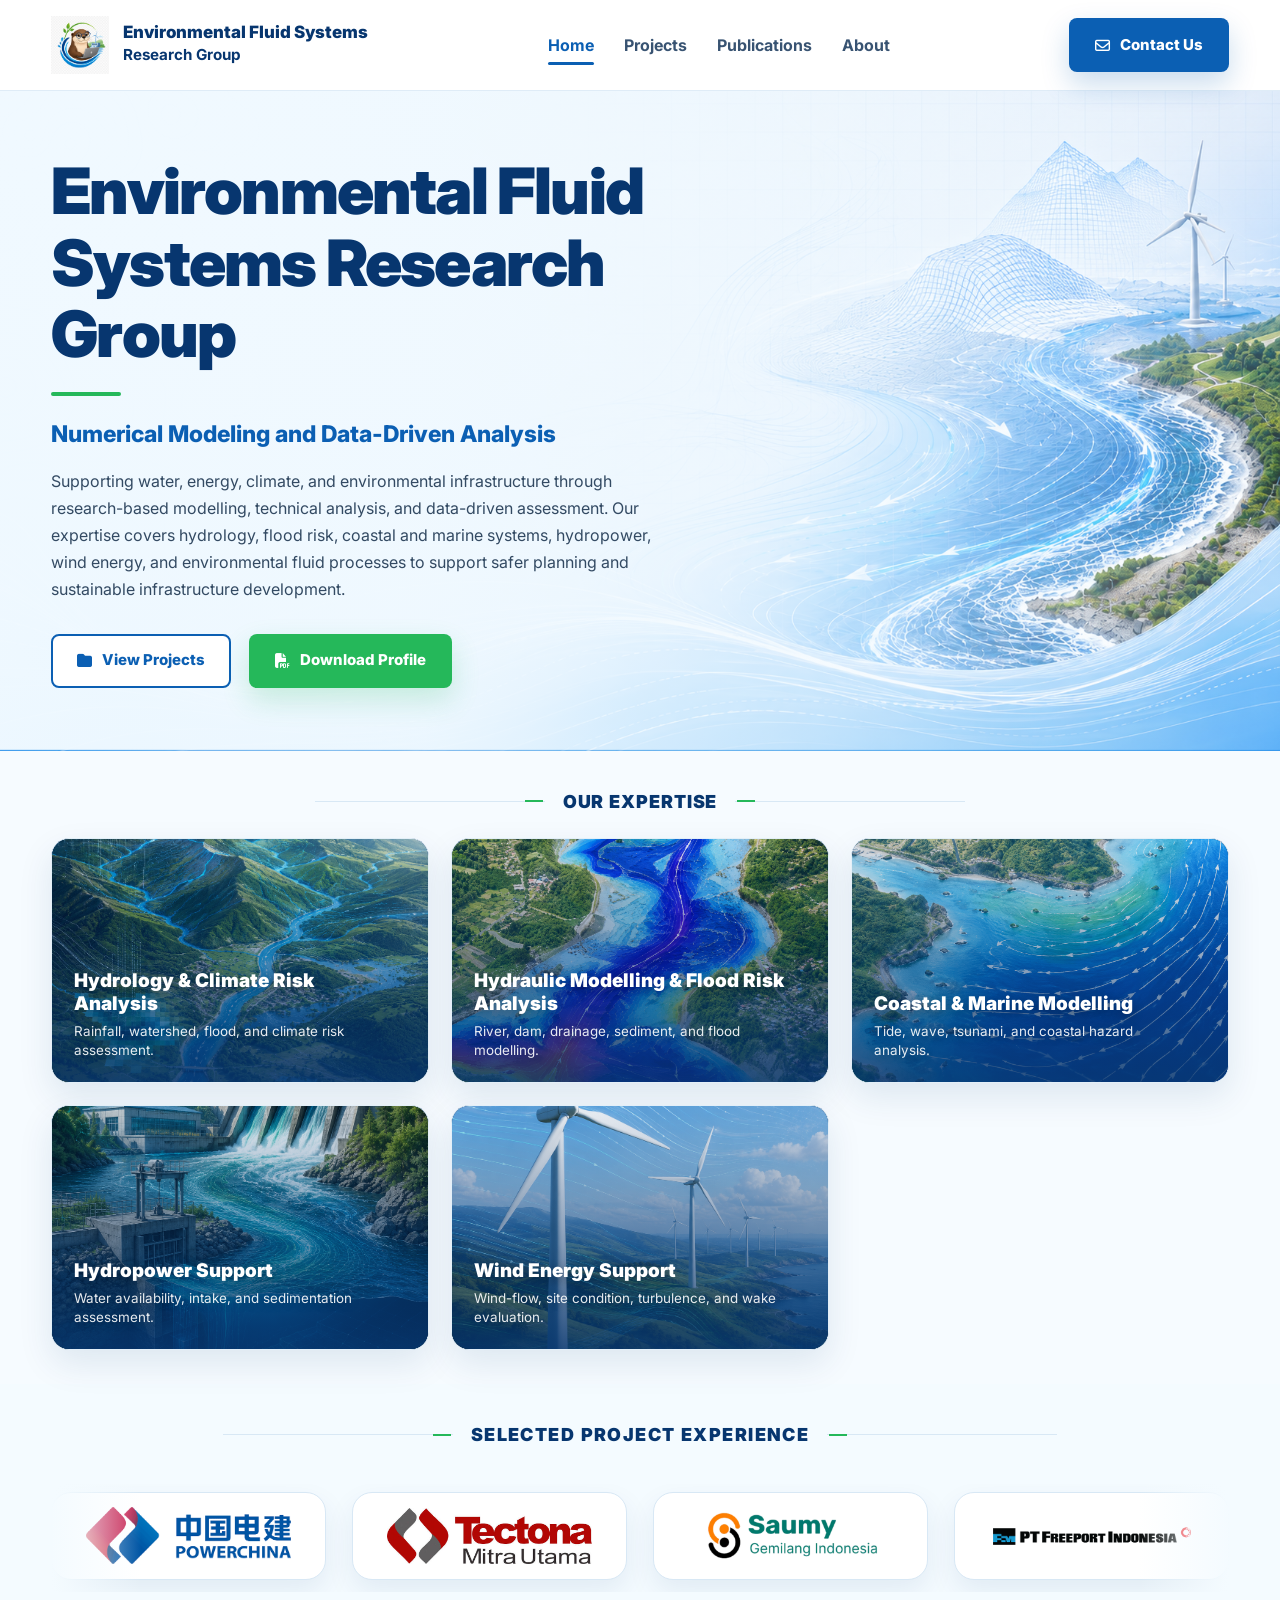
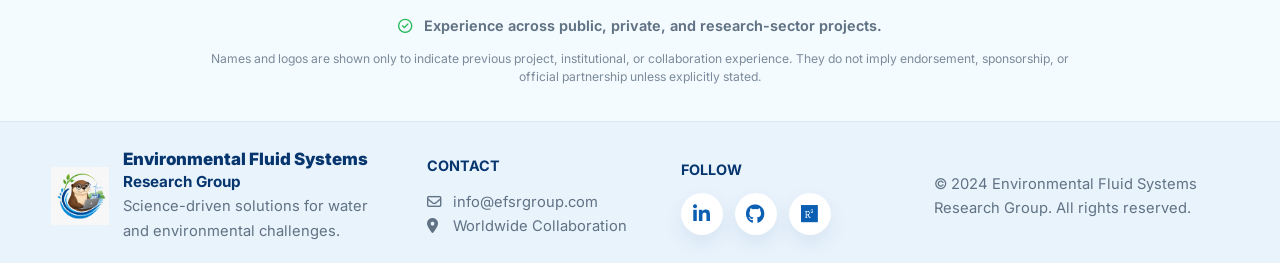
==== index.html @ 8870a2fb "Update index.html" ====
<!DOCTYPE html>
<html lang="en">
<head>
  <meta charset="UTF-8" />
  <meta name="viewport" content="width=device-width, initial-scale=1.0" />
  <title>Environmental Fluid Systems Research Group</title>

  <link rel="preconnect" href="https://fonts.googleapis.com">
  <link rel="preconnect" href="https://fonts.gstatic.com" crossorigin>
  <link href="https://fonts.googleapis.com/css2?family=Inter:wght@400;500;600;700;800;900&display=swap" rel="stylesheet">

  <link rel="stylesheet" href="https://cdnjs.cloudflare.com/ajax/libs/font-awesome/6.5.2/css/all.min.css">
  <link rel="stylesheet" href="style.css" />
</head>

<body>

<header class="site-header">
  <div class="container nav-wrap">
    <a class="brand" href="index.html">
      <img src="assets/ourlogo.png" alt="EFSRG logo">
      <div>
        <strong>Environmental Fluid Systems</strong>
        <span>Research Group</span>
      </div>
    </a>

    <nav class="nav">
      <ul>
        <li><a class="active" href="index.html">Home</a></li>
        <li><a href="projects.html">Projects</a></li>
        <li><a href="publications.html">Publications</a></li>
        <li><a href="about.html">About</a></li>
      </ul>
    </nav>

    <a class="btn btn-primary header-cta" href="contact.html">
      <i class="fa-regular fa-envelope"></i> Contact Us
    </a>

    <button class="menu-btn" aria-label="Open menu">
      <i class="fa-solid fa-bars"></i>
    </button>
  </div>
</header>

<section class="hero">
  <div class="container hero-content">
    <div class="hero-text">
      <h1>Environmental Fluid<br>Systems Research Group</h1>

      <div class="accent-line"></div>

      <h2>
        Numerical Modeling and Data-Driven Analysis
      </h2>

      <p>
        Supporting water, energy, climate, and environmental infrastructure through research-based modelling, technical analysis, and data-driven assessment. Our expertise covers hydrology, flood risk, coastal and marine systems, hydropower, wind energy, and environmental fluid processes to support safer planning and sustainable infrastructure development.
      </p>

      <div class="hero-actions">

        <a class="btn btn-outline" href="projects.html">
          <i class="fa-solid fa-folder"></i> View Projects
        </a>

        <a class="btn btn-green" href="assets/EFSRG_Profile.pdf" target="_blank" rel="noopener">
          <i class="fa-solid fa-file-pdf"></i> Download Profile
        </a>

      </div>
    </div>
  </div>
</section>

<section class="section" id="business-scope">
  <div class="container">
    <div class="section-title">
      <h2>Our Expertise</h2>
    </div>

    <div class="project-grid expertise-grid">

      <article class="card project-card scope-card expertise-card" onclick="openScopeModal('business-scope/hydroclimate.html', 'Hydrology & Climate Risk Analysis')">
        <img src="assets/project-hydroclimate.png" alt="Hydrology and climate risk analysis">
        <div class="expertise-card-content">
          <h3>Hydrology & Climate Risk Analysis</h3>
          <p>Rainfall, watershed, flood, and climate risk assessment.</p>
        </div>
      </article>

      <article class="card project-card scope-card expertise-card" onclick="openScopeModal('business-scope/flood.html', 'Hydraulic Modelling & Flood Risk Analysis')">
        <img src="assets/project-flood.png" alt="Hydraulic modelling and flood risk analysis">
        <div class="expertise-card-content">
          <h3>Hydraulic Modelling & Flood Risk Analysis</h3>
          <p>River, dam, drainage, sediment, and flood modelling.</p>
        </div>
      </article>

      <article class="card project-card scope-card expertise-card" onclick="openScopeModal('business-scope/coastal.html', 'Coastal & Marine Modelling')">
        <img src="assets/project-coastal.png" alt="Coastal and marine modelling">
        <div class="expertise-card-content">
          <h3>Coastal & Marine Modelling</h3>
          <p>Tide, wave, tsunami, and coastal hazard analysis.</p>
        </div>
      </article>

      <article class="card project-card scope-card expertise-card" onclick="openScopeModal('business-scope/hydropower.html', 'Hydropower Support')">
        <img src="assets/hydropower.png" alt="Hydropower support">
        <div class="expertise-card-content">
          <h3>Hydropower Support</h3>
          <p>Water availability, intake, and sedimentation assessment.</p>
        </div>
      </article>

      <article class="card project-card scope-card expertise-card" onclick="openScopeModal('business-scope/wind-energy.html', 'Wind Energy Support')">
        <img src="assets/windturbine.png" alt="Wind energy support">
        <div class="expertise-card-content">
          <h3>Wind Energy Support</h3>
          <p>Wind-flow, site condition, turbulence, and wake evaluation.</p>
        </div>
      </article>

    </div>
  </div>
</section>

<section class="section section-soft collaboration-section">
  <div class="container">
    <div class="section-title">
      <h2>Selected Project Experience</h2>
    </div>

    <div class="logo-marquee">
      <div class="logo-track">

        <div class="logo-item">
          <img src="assets/hdec.png" alt="HDEC China">
        </div>

        <div class="logo-item">
          <img src="assets/tectona.jpg" alt="PT Tectona Mitra Utama">
        </div>

        <div class="logo-item">
          <img src="assets/saumy.png" alt="PT Saumy Gemilang Indonesia">
        </div>

        <div class="logo-item">
          <img src="assets/freeport.png" alt="PT Freeport Indonesia">
        </div>

        <div class="logo-item">
          <img src="assets/lapi.png" alt="PT LAPI ITB">
        </div>

        <div class="logo-item">
          <img src="assets/jasatirta.png" alt="Perum Jasa Tirta II">
        </div>

        <div class="logo-item">
          <img src="assets/amreta.png" alt="Government and Water Resources Agencies">
        </div>

        <div class="logo-item">
          <img src="assets/hdec.png" alt="HDEC China">
        </div>

        <div class="logo-item">
          <img src="assets/tectona.jpg" alt="PT Tectona Mitra Utama">
        </div>

        <div class="logo-item">
          <img src="assets/saumy.png" alt="PT Saumy Gemilang Indonesia">
        </div>

        <div class="logo-item">
          <img src="assets/freeport.png" alt="PT Freeport Indonesia">
        </div>

        <div class="logo-item">
          <img src="assets/lapi.png" alt="PT LAPI ITB">
        </div>

        <div class="logo-item">
          <img src="assets/jasatirta.png" alt="Perum Jasa Tirta II">
        </div>

        <div class="logo-item">
          <img src="assets/amreta.png" alt="Government and Water Resources Agencies">
        </div>

      </div>
    </div>

    <p class="commit">
      <i class="fa-regular fa-circle-check"></i>
      Experience across public, private, and research-sector projects.
    </p>

    <p class="logo-disclaimer">
      Names and logos are shown only to indicate previous project, institutional, or collaboration experience.
      They do not imply endorsement, sponsorship, or official partnership unless explicitly stated.
    </p>
  </div>
</section>

<footer class="footer">
  <div class="container footer-grid">
    <div class="brand">
      <img src="assets/ourlogo.png" alt="EFSRG logo">
      <div>
        <strong>Environmental Fluid Systems</strong>
        <span>Research Group</span>
        <p>Science-driven solutions for water and environmental challenges.</p>
      </div>
    </div>

    <div>
      <h4>Contact</h4>
      <p><i class="fa-regular fa-envelope"></i> info@efsrgroup.com</p>
      <p><i class="fa-solid fa-location-dot"></i> Worldwide Collaboration</p>
    </div>

    <div>
      <h4>Follow</h4>
      <div class="socials">
        <a href="#"><i class="fa-brands fa-linkedin-in"></i></a>
        <a href="#"><i class="fa-brands fa-github"></i></a>
        <a href="#"><i class="fa-brands fa-researchgate"></i></a>
      </div>
    </div>

    <p class="copyright">
      © 2024 Environmental Fluid Systems Research Group. All rights reserved.
    </p>
  </div>
</footer>

<div class="scope-modal" id="scopeModal">
  <div class="scope-modal-overlay" onclick="closeScopeModal()"></div>

  <div class="scope-modal-box">
    <div class="scope-modal-header">
      <div>
        <span class="scope-modal-label">Expertise Detail</span>
        <h2 id="scopeModalTitle">Scope Detail</h2>
      </div>

      <div class="scope-modal-actions">
        <button type="button" onclick="printScopeContent()" class="scope-print-btn">
          <i class="fa-solid fa-print"></i> Print / Save PDF
        </button>

        <button type="button" onclick="closeScopeModal()" class="scope-close-btn" aria-label="Close modal">
          <i class="fa-solid fa-xmark"></i>
        </button>
      </div>
    </div>

    <div class="scope-modal-content">
      <iframe id="scopeFrame" src="" title="Expertise detail"></iframe>
    </div>
  </div>
</div>

<script src="script.js"></script>

</body>
</html>
---- style.css ----
:root {
--primary: #0b5fb3;
--primary-dark: #07366f;
--primary-soft: #e9f5ff;
--green: #25b85a;
--green-dark: #158c41;
--text: #17324d;
--muted: #607284;
--bg: #f6fbff;
--soft: #eef7ff;
--white: #ffffff;
--line: #d8e8f5;
--shadow: 0 18px 45px rgba(7, 54, 111, 0.10);
--radius: 18px;
}

* {
  box-sizing: border-box;
  margin: 0;
  padding: 0;
  }

html {
scroll-behavior: smooth;
}

body {
font-family: Inter, Arial, sans-serif;
background: var(--bg);
color: var(--text);
line-height: 1.65;
}

a {
text-decoration: none;
color: inherit;
}

img {
max-width: 100%;
display: block;
}

.container {
width: min(1180px, 92%);
margin: auto;
}

/* =========================
HEADER
========================= */

.site-header {
position: sticky;
top: 0;
z-index: 100;
background: rgba(255, 255, 255, 0.94);
backdrop-filter: blur(16px);
border-bottom: 1px solid rgba(216, 232, 245, 0.8);
}

.nav-wrap {
display: flex;
align-items: center;
justify-content: space-between;
gap: 24px;
padding: 16px 0;
}

.brand {
display: flex;
align-items: center;
gap: 14px;
}

.brand img {
width: 58px;
height: 58px;
}

.brand strong {
display: block;
color: var(--primary-dark);
font-weight: 850;
line-height: 1.12;
font-size: 1.06rem;
}

.brand span {
display: block;
color: var(--primary-dark);
font-weight: 700;
font-size: 0.95rem;
}

.nav ul {
display: flex;
gap: 30px;
list-style: none;
}

.nav a {
font-weight: 700;
color: #385372;
padding: 10px 0;
position: relative;
}

.nav a.active,
.nav a:hover {
color: var(--primary);
}

.nav a.active::after {
content: "";
position: absolute;
left: 0;
right: 0;
bottom: 0;
height: 3px;
border-radius: 99px;
background: var(--primary);
}

.menu-btn {
display: none;
background: none;
border: 0;
font-size: 1.35rem;
color: var(--primary-dark);
}

/* =========================
BUTTONS
========================= */

.btn {
display: inline-flex;
align-items: center;
justify-content: center;
gap: 10px;
min-height: 54px;
padding: 0 24px;
border-radius: 8px;
font-weight: 800;
font-size: 15px;
border: 2px solid transparent;
transition: 0.25s ease;
white-space: nowrap;
}

.btn-primary {
background: var(--primary);
color: var(--white);
box-shadow: 0 12px 28px rgba(11, 95, 179, 0.22);
}

.btn-primary:hover {
background: var(--primary-dark);
transform: translateY(-2px);
}

.btn-outline {
background: var(--white);
border-color: var(--primary);
color: var(--primary);
}

.btn-outline:hover {
background: var(--primary-soft);
}

.btn-green {
background: var(--green);
color: var(--white);
box-shadow: 0 12px 28px rgba(37, 184, 90, 0.20);
}

.btn-green:hover {
background: var(--green-dark);
transform: translateY(-2px);
}

/* =========================
HOME HERO
========================= */

.hero {
position: relative;
min-height: 515px;
display: flex;
align-items: center;
overflow: hidden;
background:
linear-gradient(
90deg,
rgba(240, 249, 255, 0.98) 0%,
rgba(240, 249, 255, 0.94) 33%,
rgba(240, 249, 255, 0.74) 51%,
rgba(240, 249, 255, 0.18) 100%
),
url("assets/hero-background.png");
background-size: cover;
background-position: center right;
background-repeat: no-repeat;
border-bottom: 1px solid rgba(11, 95, 179, 0.14);
}

.hero-content {
position: relative;
z-index: 2;
}

.hero-text {
max-width: 690px;
padding: 64px 0 62px;
}

.hero h1 {
margin: 0;
color: var(--primary-dark);
font-size: clamp(42px, 5.2vw, 64px);
line-height: 1.12;
font-weight: 900;
letter-spacing: -1.8px;
}

.accent-line {
width: 70px;
height: 4px;
background: var(--green);
border-radius: 999px;
margin: 22px 0 22px;
}

.hero h2 {
margin: 0 0 17px;
color: var(--primary);
font-size: clamp(18px, 2vw, 23px);
line-height: 1.42;
font-weight: 800;
}

.hero p {
max-width: 610px;
margin: 0;
color: #334a63;
font-size: 16px;
line-height: 1.7;
}

.hero-actions {
display: flex;
flex-wrap: wrap;
gap: 18px;
margin-top: 30px;
}

.hero-grid,
.hero-art,
.stat-strip,
.eyebrow {
display: none;
}

/* =========================
SECTIONS
========================= */

.section {
padding: 36px 0 34px;
}

.section-soft {
background: transparent;
}

.section-title {
text-align: center;
margin-bottom: 22px;
display: flex;
align-items: center;
justify-content: center;
gap: 18px;
}

.section-title::before,
.section-title::after {
content: "";
width: 230px;
height: 1px;
background: var(--line);
}

.section-title h2 {
position: relative;
text-transform: uppercase;
letter-spacing: 0.05em;
font-size: 1.12rem;
color: var(--primary-dark);
font-weight: 900;
}

.section-title h2::before,
.section-title h2::after {
content: "";
position: absolute;
top: 50%;
width: 18px;
height: 2px;
background: var(--green);
transform: translateY(-50%);
}

.section-title h2::before {
left: -38px;
}

.section-title h2::after {
right: -38px;
}

.section-title p {
max-width: 760px;
color: var(--muted);
line-height: 1.75;
margin: 0 auto;
}

.lead {
text-align: center;
max-width: 820px;
margin: -8px auto 28px;
color: var(--muted);
}

/* =========================
CARDS / BUSINESS SCOPE
========================= */

.cards-5 {
display: grid;
grid-template-columns: repeat(5, 1fr);
gap: 20px;
}

.card {
background: var(--white);
border: 1px solid #e3eff8;
border-radius: var(--radius);
padding: 26px 22px;
box-shadow: 0 14px 34px rgba(7, 54, 111, 0.10);
}

.service-card {
text-align: center;
min-height: 285px;
display: flex;
flex-direction: column;
align-items: center;
}

.service-img {
width: 92px;
height: 92px;
object-fit: contain;
margin-bottom: 14px;
}

.service-card h3,
.card h3 {
color: var(--primary-dark);
line-height: 1.25;
margin-bottom: 13px;
font-size: 1rem;
font-weight: 900;
}

.service-card p,
.card p {
color: var(--muted);
font-size: 0.92rem;
line-height: 1.55;
}

.service-card::after {
content: "";
display: block;
width: 44px;
height: 3px;
border-radius: 999px;
background: var(--green);
margin-top: auto;
}

.project-grid {
display: grid;
grid-template-columns: repeat(3, 1fr);
gap: 22px;
}

.project-card {
overflow: hidden;
padding: 0;
display: grid;
grid-template-columns: 42% 58%;
align-items: stretch;
min-height: 205px;
}

.project-card img {
width: 100%;
height: 100%;
min-height: 205px;
object-fit: cover;
}

.project-body {
padding: 22px 20px;
}

.project-body h3 {
font-size: 1rem;
margin-bottom: 11px;
}

.project-body p {
font-size: 0.86rem;
line-height: 1.55;
}

.project-body a {
display: inline-flex;
align-items: center;
gap: 8px;
color: var(--primary);
font-weight: 850;
margin-top: 16px;
font-size: 0.9rem;
}

/* =========================
BUSINESS SCOPE MODAL
========================= */

.scope-card {
cursor: pointer;
transition: transform 0.25s ease, box-shadow 0.25s ease, border-color 0.25s ease;
}

.scope-card:hover {
transform: translateY(-5px);
border-color: rgba(11, 95, 179, 0.24);
box-shadow: 0 18px 45px rgba(7, 54, 111, 0.16);
}

.scope-card:hover img {
filter: saturate(1.08) contrast(1.03);
}

.scope-btn {
display: inline-flex;
align-items: center;
gap: 8px;
border: none;
background: transparent;
color: var(--primary);
font-weight: 850;
font-size: 0.9rem;
padding: 0;
margin-top: 16px;
cursor: pointer;
font-family: inherit;
}

.scope-btn i {
transition: transform 0.25s ease;
}

.scope-card:hover .scope-btn i {
transform: translateX(4px);
}

.scope-modal {
position: fixed;
inset: 0;
z-index: 9999;
display: none;
}

.scope-modal.active {
display: block;
}

.scope-modal-overlay {
position: absolute;
inset: 0;
background: rgba(3, 20, 43, 0.58);
backdrop-filter: blur(5px);
}

.scope-modal-box {
position: relative;
width: min(1080px, calc(100% - 32px));
height: min(88vh, 920px);
margin: 5vh auto;
background: #ffffff;
border-radius: 24px;
overflow: hidden;
box-shadow: 0 30px 90px rgba(0, 0, 0, 0.28);
display: flex;
flex-direction: column;
animation: scopeModalIn 0.28s ease;
}

@keyframes scopeModalIn {
from {
opacity: 0;
transform: translateY(18px) scale(0.98);
}

to {
opacity: 1;
transform: translateY(0) scale(1);
}
}

.scope-modal-header {
padding: 22px 28px;
border-bottom: 1px solid #e5eef7;
display: flex;
justify-content: space-between;
align-items: center;
gap: 18px;
background:
radial-gradient(circle at top right, rgba(37, 184, 90, 0.12), transparent 34%),
linear-gradient(135deg, #f7fbff, #eef7ff);
}

.scope-modal-label {
display: inline-block;
font-size: 12px;
font-weight: 850;
letter-spacing: 0.08em;
text-transform: uppercase;
color: var(--primary);
margin-bottom: 5px;
}

.scope-modal-header h2 {
margin: 0;
font-size: 24px;
line-height: 1.25;
color: var(--primary-dark);
font-weight: 900;
}

.scope-modal-actions {
display: flex;
align-items: center;
gap: 10px;
}

.scope-print-btn,
.scope-close-btn {
border: none;
cursor: pointer;
font-family: inherit;
font-weight: 850;
border-radius: 12px;
transition: 0.25s ease;
}

.scope-print-btn {
display: inline-flex;
align-items: center;
gap: 9px;
background: var(--primary);
color: #ffffff;
padding: 12px 16px;
box-shadow: 0 10px 24px rgba(11, 95, 179, 0.22);
}

.scope-print-btn:hover {
background: var(--primary-dark);
transform: translateY(-2px);
}

.scope-close-btn {
width: 44px;
height: 44px;
background: #e8f1fa;
color: var(--primary-dark);
font-size: 18px;
}

.scope-close-btn:hover {
background: #d7e9fa;
}

.scope-modal-content {
flex: 1;
min-height: 0;
background: #ffffff;
}

.scope-modal-content iframe {
width: 100%;
height: 100%;
border: none;
display: block;
}

body.scope-modal-open {
overflow: hidden;
}

/* =========================
TOOLS
========================= */

.tools {
display: flex;
flex-wrap: wrap;
gap: 14px;
justify-content: center;
background: rgba(255, 255, 255, 0.58);
border: 1px solid var(--line);
border-radius: 16px;
padding: 26px 22px;
box-shadow: 0 10px 25px rgba(7, 54, 111, 0.07);
}

.tool {
display: flex;
align-items: center;
gap: 9px;
min-width: 128px;
justify-content: center;
padding: 13px 17px;
border-radius: 12px;
background: var(--white);
border: 1px solid #e3eef8;
color: var(--primary-dark);
font-weight: 850;
font-size: 0.88rem;
box-shadow: 0 8px 18px rgba(7, 54, 111, 0.06);
}

.tool i {
color: var(--primary);
font-size: 1.2rem;
}

/* =========================
PROJECT HERO IMAGE SLIDER
========================= */

.projects-hero-slider {
padding: 22px 0 34px;
background:
radial-gradient(circle at top left, rgba(37, 184, 90, 0.10), transparent 28%),
linear-gradient(135deg, #eef8ff 0%, #ffffff 70%);
border-bottom: 1px solid rgba(216, 232, 245, 0.7);
}

.hero-slider {
position: relative;
width: min(1480px, 96%);
margin: 0 auto;
height: 560px;
border-radius: 32px;
overflow: hidden;
box-shadow: 0 24px 60px rgba(7, 54, 111, 0.14);
border: 1px solid var(--line);
background: #dfeef8;
}

.hero-slide {
position: absolute;
inset: 0;
opacity: 0;
visibility: hidden;
transition: opacity 0.6s ease, visibility 0.6s ease;
}

.hero-slide.active {
opacity: 1;
visibility: visible;
}

.hero-slide img {
width: 100%;
height: 100%;
object-fit: cover;
}

.hero-slide-overlay {
position: absolute;
inset: 0;
display: flex;
align-items: flex-end;
background:
linear-gradient(
180deg,
rgba(6, 34, 66, 0.10) 0%,
rgba(6, 34, 66, 0.42) 55%,
rgba(6, 34, 66, 0.84) 100%
);
}

.hero-slide-content {
max-width: 760px;
padding: 42px 48px 46px;
color: #fff;
}

.hero-badge {
display: inline-flex;
align-items: center;
gap: 8px;
padding: 10px 16px;
margin-bottom: 18px;
border-radius: 999px;
background: rgba(255, 255, 255, 0.16);
border: 1px solid rgba(255, 255, 255, 0.24);
backdrop-filter: blur(10px);
font-size: 0.88rem;
font-weight: 800;
}

.hero-slide-content h1 {
margin: 0 0 12px;
font-size: clamp(2rem, 4vw, 4rem);
line-height: 1.08;
font-weight: 900;
letter-spacing: -0.04em;
color: #ffffff;
}

.hero-slide-content p {
margin: 0;
max-width: 690px;
font-size: 1.05rem;
line-height: 1.8;
color: rgba(255, 255, 255, 0.90);
}

.hero-slider-btn {
position: absolute;
top: 50%;
transform: translateY(-50%);
width: 52px;
height: 52px;
border: 0;
border-radius: 50%;
display: grid;
place-items: center;
background: rgba(255, 255, 255, 0.86);
color: var(--primary-dark);
cursor: pointer;
z-index: 5;
box-shadow: 0 12px 28px rgba(0, 0, 0, 0.12);
transition: 0.25s ease;
}

.hero-slider-btn:hover {
background: #ffffff;
transform: translateY(-50%) scale(1.05);
}

.hero-slider-btn.prev {
left: 18px;
}

.hero-slider-btn.next {
right: 18px;
}

.hero-slider-dots {
position: absolute;
left: 50%;
bottom: 20px;
transform: translateX(-50%);
display: flex;
gap: 10px;
z-index: 5;
}

.hero-dot {
width: 12px;
height: 12px;
border-radius: 50%;
background: rgba(255, 255, 255, 0.48);
border: 2px solid rgba(255, 255, 255, 0.72);
cursor: pointer;
transition: 0.25s ease;
}

.hero-dot.active {
background: #ffffff;
transform: scale(1.08);
}

/* =========================
PROJECT PAGE TABLE
========================= */

.works-intro {
max-width: 880px;
margin: 0 auto 30px;
color: var(--muted);
line-height: 1.75;
text-align: center;
}

.scope-filter {
display: flex;
justify-content: center;
flex-wrap: wrap;
gap: 10px;
margin: 0 0 28px;
}

.scope-pill {
display: inline-flex;
align-items: center;
gap: 8px;
padding: 10px 15px;
border-radius: 999px;
background: var(--white);
border: 1px solid var(--line);
color: var(--primary-dark);
font-size: 0.86rem;
font-weight: 800;
box-shadow: 0 10px 24px rgba(7, 20, 38, 0.05);
}

.scope-pill i {
color: var(--primary);
}

.works-table-wrap {
overflow-x: auto;
border: 1px solid var(--line);
border-radius: 24px;
background: var(--white);
box-shadow: 0 18px 45px rgba(7, 20, 38, 0.06);
}

.works-table {
width: 100%;
border-collapse: collapse;
min-width: 980px;
color: var(--text);
}

.works-table th {
padding: 16px 18px;
background: rgba(11, 95, 179, 0.07);
color: var(--primary-dark);
font-size: .82rem;
text-align: left;
text-transform: uppercase;
letter-spacing: .05em;
border-bottom: 1px solid var(--line);
white-space: nowrap;
}

.works-table td {
padding: 18px;
border-bottom: 1px solid var(--line);
vertical-align: top;
line-height: 1.6;
}

.works-table tbody tr {
transition: background .2s ease;
}

.works-table tbody tr:hover {
background: rgba(11, 95, 179, 0.035);
}

.works-table tbody tr:last-child td {
border-bottom: 0;
}

.work-title {
display: block;
margin-bottom: 6px;
font-weight: 800;
color: var(--primary-dark);
}

.work-summary {
display: block;
color: var(--muted);
font-size: 0.92rem;
line-height: 1.6;
}

.work-type {
display: inline-block;
padding: 6px 10px;
border-radius: 999px;
background: rgba(11, 95, 179, 0.08);
color: var(--primary);
font-size: .78rem;
font-weight: 800;
white-space: nowrap;
}

.work-type.energy {
background: rgba(42, 157, 143, 0.12);
color: #16836f;
}

.work-type.coastal {
background: rgba(0, 119, 182, 0.11);
color: #006ca8;
}

.work-type.hydraulic {
background: rgba(2, 62, 138, 0.10);
color: #023e8a;
}

.work-type.hydrology {
background: rgba(83, 144, 217, 0.13);
color: #245b9f;
}

.work-year {
white-space: nowrap;
font-weight: 800;
color: var(--primary-dark);
}

.note-box {
margin-top: 28px;
padding: 20px 24px;
border-radius: 20px;
background: rgba(11, 95, 179, 0.06);
border: 1px solid var(--line);
color: var(--muted);
line-height: 1.7;
font-size: 0.95rem;
}

.note-box strong {
color: var(--primary-dark);
}

/* =========================
PROJECT CATEGORIES / FILTER SUPPORT
========================= */

.project-category {
margin-bottom: 50px;
display: none;
animation: fadeProject 0.28s ease;
}

.project-category.active-category {
display: block;
}

.project-category:last-child {
margin-bottom: 0;
}

.category-heading {
display: flex;
align-items: center;
gap: 18px;
margin-bottom: 22px;
}

.category-heading::after {
content: "";
flex: 1;
height: 1px;
background: var(--line);
}

.category-icon {
width: 56px;
height: 56px;
display: grid;
place-items: center;
flex: 0 0 auto;
border-radius: 16px;
background: var(--primary-soft);
color: var(--primary);
font-size: 1.45rem;
box-shadow: 0 10px 24px rgba(7, 54, 111, 0.08);
}

.category-heading h3 {
margin: 0;
color: var(--primary-dark);
font-size: clamp(1.35rem, 2vw, 1.8rem);
font-weight: 900;
line-height: 1.25;
}

.category-heading p {
margin: 4px 0 0;
max-width: 760px;
color: var(--muted);
font-size: 0.95rem;
line-height: 1.6;
}

.category-projects {
display: grid;
gap: 22px;
}

.project-category.hydrology-climate .category-icon {
background: #e8f7ff;
color: #0b5fb3;
}

.project-category.hydraulic-flood .category-icon {
background: #e9f5ff;
color: #0067b8;
}

.project-category.coastal .category-icon {
background: #e6fbff;
color: #0089b8;
}

.project-category.hydropower .category-icon {
background: #ecfbf1;
color: var(--green-dark);
}

.project-category.wind-energy .category-icon {
background: #eef7ff;
color: #0b5fb3;
}

.project-label {
display: inline-flex;
align-items: center;
gap: 8px;
padding: 7px 12px;
border-radius: 999px;
background: var(--primary-soft);
color: var(--primary);
font-size: 0.82rem;
font-weight: 800;
margin-bottom: 12px;
}

.project-label i {
color: inherit;
}

.project-filter-wrap {
position: sticky;
top: 92px;
z-index: 50;
margin: 0 auto 26px;
padding: 14px;
border: 1px solid rgba(216, 232, 245, 0.95);
border-radius: 24px;
background: rgba(246, 251, 255, 0.88);
backdrop-filter: blur(16px);
box-shadow: 0 16px 36px rgba(7, 54, 111, 0.10);
}

.project-filter {
display: flex;
flex-wrap: wrap;
justify-content: center;
gap: 12px;
}

.filter-btn {
border: 1px solid var(--line);
background: var(--white);
color: var(--primary-dark);
border-radius: 999px;
padding: 12px 18px;
font-family: inherit;
font-size: 0.9rem;
font-weight: 850;
cursor: pointer;
display: inline-flex;
align-items: center;
gap: 9px;
transition: 0.25s ease;
box-shadow: 0 8px 18px rgba(7, 54, 111, 0.05);
}

.filter-btn i {
color: var(--primary);
transition: 0.25s ease;
}

.filter-btn:hover {
transform: translateY(-2px);
border-color: rgba(11, 95, 179, 0.28);
background: var(--primary-soft);
box-shadow: 0 12px 26px rgba(7, 54, 111, 0.10);
}

.filter-btn.active {
background: linear-gradient(135deg, var(--primary), var(--primary-dark));
color: var(--white);
border-color: transparent;
box-shadow: 0 14px 30px rgba(11, 95, 179, 0.24);
}

.filter-btn.active i {
color: var(--white);
}

.category-showcase {
display: grid;
grid-template-columns: repeat(5, 1fr);
gap: 14px;
margin: 0 0 38px;
}

.category-mini-card {
position: relative;
overflow: hidden;
background: var(--white);
border: 1px solid var(--line);
border-radius: 22px;
padding: 22px 16px 20px;
text-align: center;
cursor: pointer;
transition: 0.25s ease;
box-shadow: 0 12px 28px rgba(7, 54, 111, 0.08);
}

.category-mini-card::before {
content: "";
position: absolute;
inset: 0;
background:
radial-gradient(circle at top right, rgba(37, 184, 90, 0.12), transparent 36%),
radial-gradient(circle at bottom left, rgba(11, 95, 179, 0.10), transparent 42%);
opacity: 0;
transition: 0.25s ease;
}

.category-mini-card:hover {
transform: translateY(-6px);
border-color: rgba(11, 95, 179, 0.28);
box-shadow: 0 18px 42px rgba(7, 54, 111, 0.13);
}

.category-mini-card:hover::before {
opacity: 1;
}

.category-mini-card i,
.category-mini-card h4,
.category-mini-card span {
position: relative;
z-index: 1;
}

.category-mini-card i {
width: 52px;
height: 52px;
display: grid;
place-items: center;
border-radius: 16px;
background: var(--primary-soft);
color: var(--primary);
font-size: 1.35rem;
margin: 0 auto 13px;
transition: 0.25s ease;
}

.category-mini-card h4 {
color: var(--primary-dark);
font-size: 0.93rem;
line-height: 1.3;
font-weight: 900;
}

.category-mini-card span {
display: block;
margin-top: 5px;
color: var(--muted);
font-size: 0.78rem;
font-weight: 650;
line-height: 1.4;
}

.category-mini-card[data-filter="hydrology-climate"] i {
background: #e8f7ff;
color: #0b5fb3;
}

.category-mini-card[data-filter="hydraulic-flood"] i {
background: #e9f5ff;
color: #0067b8;
}

.category-mini-card[data-filter="coastal"] i {
background: #e6fbff;
color: #0089b8;
}

.category-mini-card[data-filter="hydropower"] i {
background: #ecfbf1;
color: var(--green-dark);
}

.category-mini-card[data-filter="wind-energy"] i {
background: #eef7ff;
color: #0b5fb3;
}

.category-mini-card:hover i {
background: var(--primary);
color: var(--white);
transform: scale(1.05);
}

@keyframes fadeProject {
from {
opacity: 0;
transform: translateY(8px);
}

to {
opacity: 1;
transform: translateY(0);
}
}

/* =========================
PARTNERS / COLLABORATION
========================= */

.partners {
display: grid;
grid-template-columns: repeat(6, 1fr);
gap: 0;
background: var(--white);
border: 1px solid var(--line);
border-radius: 16px;
box-shadow: 0 12px 30px rgba(7, 54, 111, 0.08);
overflow: hidden;
}

.partners div {
padding: 18px 14px;
text-align: center;
font-weight: 850;
color: var(--primary-dark);
border-right: 1px solid var(--line);
font-size: 0.88rem;
line-height: 1.35;
}

.partners div:last-child {
border-right: 0;
}

.commit {
text-align: center;
color: var(--muted);
margin-top: 22px;
font-weight: 650;
font-size: 0.9rem;
}

.commit i {
color: var(--green);
margin-right: 8px;
}

.logo-marquee {
position: relative;
overflow: hidden;
margin-top: 8px;
padding: 18px 0;
}

.logo-marquee::before,
.logo-marquee::after {
content: "";
position: absolute;
top: 0;
width: 90px;
height: 100%;
z-index: 2;
pointer-events: none;
}

.logo-marquee::before {
left: 0;
background: linear-gradient(to right, var(--bg), rgba(246, 251, 255, 0));
}

.logo-marquee::after {
right: 0;
background: linear-gradient(to left, var(--bg), rgba(246, 251, 255, 0));
}

.logo-track {
display: flex;
align-items: center;
gap: 20px;
width: max-content;
animation: scrollLogosRight 28s linear infinite;
}

.logo-marquee:hover .logo-track {
animation-play-state: paused;
}

.logo-item {
flex: 0 0 auto;
width: 220px;
height: 110px;
background: var(--white);
border: 1px solid var(--line);
border-radius: 20px;
display: flex;
align-items: center;
justify-content: center;
padding: 18px 22px;
box-shadow: 0 10px 24px rgba(7, 54, 111, 0.08);
transition: transform 0.25s ease, box-shadow 0.25s ease, border-color 0.25s ease;
}

.logo-item:hover {
transform: translateY(-4px);
border-color: rgba(11, 95, 179, 0.24);
box-shadow: 0 16px 34px rgba(7, 54, 111, 0.12);
}

.logo-item img {
max-width: 100%;
max-height: 58px;
object-fit: contain;
filter: grayscale(100%);
opacity: 0.82;
transition: filter 0.25s ease, opacity 0.25s ease, transform 0.25s ease;
}

.logo-item:hover img {
filter: grayscale(0%);
opacity: 1;
transform: scale(1.03);
}

.logo-text {
color: var(--primary-dark);
font-weight: 900;
text-align: center;
font-size: 0.92rem;
line-height: 1.35;
}

@keyframes scrollLogosRight {
from {
transform: translateX(-50%);
}

to {
transform: translateX(0);
}
}

.collaboration-section {
background: #f4fbff;
}

.collaboration-section .section-title {
margin-bottom: 34px;
}

.collaboration-section .section-title h2 {
color: var(--primary-dark);
letter-spacing: 0.08em;
}

.collaboration-section .section-title h2::before,
.collaboration-section .section-title h2::after {
background: var(--green);
}

.collaboration-section .logo-marquee {
margin-top: 0;
padding: 8px 0 12px;
}

.collaboration-section .logo-marquee::before {
background: linear-gradient(to right, #f4fbff, rgba(244, 251, 255, 0));
}

.collaboration-section .logo-marquee::after {
background: linear-gradient(to left, #f4fbff, rgba(244, 251, 255, 0));
}

.collaboration-section .logo-track {
gap: 26px;
animation: scrollLogosRight 30s linear infinite;
}

.collaboration-section .logo-item {
width: 275px;
height: 88px;
border-radius: 20px;
background: #ffffff;
border: 1px solid #d8e8f5;
box-shadow: 0 12px 28px rgba(7, 54, 111, 0.08);
padding: 12px 34px;
}

.collaboration-section .logo-item img {
max-width: 100%;
max-height: 58px;
object-fit: contain;
filter: none;
opacity: 1;
}

.collaboration-section .logo-item:hover {
transform: translateY(-3px);
border-color: rgba(11, 95, 179, 0.20);
box-shadow: 0 16px 34px rgba(7, 54, 111, 0.12);
}

.collaboration-section .logo-item:hover img {
filter: none;
opacity: 1;
transform: scale(1.03);
}

.logo-disclaimer {
max-width: 900px;
margin: 12px auto 0;
text-align: center;
color: var(--muted);
font-size: 0.76rem;
line-height: 1.55;
opacity: 0.82;
}

/* =========================
PAGE SUPPORT
========================= */

.page-hero {
padding: 74px 0;
background: linear-gradient(135deg, #eff9ff, #dff3ff);
border-bottom: 1px solid var(--line);
}

.page-hero h1 {
color: var(--primary-dark);
font-size: clamp(2.2rem, 4.2vw, 3.6rem);
line-height: 1.08;
font-weight: 900;
letter-spacing: -0.05em;
max-width: 980px;
}

.page-hero p {
font-size: 1.05rem;
color: var(--muted);
max-width: 740px;
margin-top: 16px;
}

.about-grid,
.contact-grid {
display: grid;
grid-template-columns: 1fr 0.9fr;
gap: 34px;
align-items: start;
}

.content h2 {
font-size: 2.1rem;
line-height: 1.2;
color: var(--primary-dark);
margin-bottom: 18px;
}

.content p {
color: var(--muted);
margin-bottom: 14px;
}

.check-list {
display: grid;
gap: 12px;
margin-top: 16px;
}

.check-list li {
list-style: none;
color: var(--muted);
position: relative;
padding-left: 30px;
}

.check-list li::before {
content: "✓";
position: absolute;
left: 0;
top: 0;
color: var(--green);
font-weight: 900;
}

.grid-2 {
display: grid;
grid-template-columns: repeat(2, 1fr);
gap: 24px;
}

.service-detail {
display: grid;
grid-template-columns: auto 1fr;
gap: 20px;
}

.service-detail .icon {
margin-bottom: 0;
}

.icon {
width: 74px;
height: 74px;
border-radius: 22px;
background: linear-gradient(180deg, #e8f7ff, #ffffff);
display: grid;
place-items: center;
color: var(--primary);
font-size: 2rem;
margin-bottom: 18px;
}

.tag-list {
display: flex;
flex-wrap: wrap;
gap: 8px;
margin-top: 16px;
}

.tag {
background: #eef7ff;
color: var(--primary-dark);
border: 1px solid var(--line);
border-radius: 999px;
padding: 6px 11px;
font-weight: 750;
font-size: 0.84rem;
}

.timeline {
display: grid;
gap: 18px;
}

.timeline-item {
display: grid;
grid-template-columns: 170px 1fr;
gap: 20px;
}

.timeline-date {
font-weight: 850;
color: var(--primary);
}

.contact-box p {
display: flex;
gap: 12px;
align-items: center;
margin-bottom: 13px;
color: var(--muted);
font-weight: 650;
}

.contact-box i {
color: var(--primary);
width: 22px;
}

.form {
display: grid;
gap: 14px;
}

.form input,
.form textarea {
width: 100%;
border: 1px solid var(--line);
border-radius: 14px;
padding: 14px 16px;
font: inherit;
background: #ffffff;
}

.form textarea {
min-height: 130px;
}

/* =========================
ABOUT PAGE
========================= */

.about-hero {
position: relative;
min-height: 74vh;
display: flex;
align-items: center;
color: #fff;
padding: 90px 0 74px;
overflow: hidden;
background: #052d58;
}

.about-hero-bg {
position: absolute;
inset: 0;
z-index: 0;
}

.about-slide {
position: absolute;
inset: 0;
opacity: 0;
visibility: hidden;
transition: opacity 0.8s ease, visibility 0.8s ease;
}

.about-slide.active {
opacity: 1;
visibility: visible;
}

.about-slide img {
width: 100%;
height: 100%;
object-fit: cover;
}

.about-slide::after {
content: "";
position: absolute;
inset: 0;
background:
linear-gradient(90deg, rgba(5, 45, 88, .96), rgba(5, 95, 150, .78), rgba(10, 145, 120, .48)),
linear-gradient(180deg, rgba(5, 20, 38, .12), rgba(5, 20, 38, .58));
}

.about-hero-content {
position: relative;
z-index: 2;
max-width: 920px;
}

.about-kicker {
display: inline-flex;
align-items: center;
gap: 10px;
padding: 10px 16px;
border-radius: 999px;
background: rgba(255, 255, 255, .14);
border: 1px solid rgba(255, 255, 255, .25);
color: #fff;
font-size: 14px;
font-weight: 800;
margin-bottom: 22px;
backdrop-filter: blur(10px);
}

.about-hero h1 {
font-size: clamp(38px, 5vw, 66px);
line-height: 1.05;
letter-spacing: -1.8px;
margin-bottom: 22px;
font-weight: 900;
}

.about-hero h2 {
font-size: clamp(20px, 2vw, 28px);
line-height: 1.4;
font-weight: 800;
color: #dff8ff;
margin-bottom: 20px;
max-width: 820px;
}

.about-hero p {
max-width: 760px;
color: rgba(255, 255, 255, .88);
font-size: 17px;
line-height: 1.8;
margin-bottom: 22px;
}

.sdg-inline {
display: flex;
flex-wrap: wrap;
gap: 10px;
margin: 22px 0 18px;
}

.sdg-badge {
display: inline-flex;
align-items: center;
gap: 8px;
padding: 9px 14px;
border-radius: 999px;
background: rgba(255, 255, 255, 0.12);
border: 1px solid rgba(255, 255, 255, 0.24);
color: #ffffff;
font-size: 0.84rem;
font-weight: 800;
backdrop-filter: blur(8px);
}

.sdg-badge span {
display: inline-flex;
align-items: center;
justify-content: center;
min-width: 28px;
height: 28px;
padding: 0 8px;
border-radius: 999px;
background: rgba(37, 184, 90, 0.95);
color: #ffffff;
font-size: 0.76rem;
font-weight: 900;
}

.sdg-note {
color: rgba(255, 255, 255, 0.82);
font-size: 0.95rem;
line-height: 1.7;
margin-bottom: 30px;
max-width: 760px;
}

.about-slide-dots {
display: flex;
gap: 10px;
margin-top: 28px;
}

.about-dot {
width: 12px;
height: 12px;
border-radius: 999px;
background: rgba(255, 255, 255, .44);
border: 2px solid rgba(255, 255, 255, .72);
cursor: pointer;
transition: .25s ease;
}

.about-dot.active {
width: 34px;
background: #fff;
}

.team-section {
background:
radial-gradient(circle at top right, rgba(37, 184, 90, 0.10), transparent 30%),
linear-gradient(135deg, #f6fbff 0%, #ffffff 72%);
}

.team-intro {
max-width: 880px;
margin: 0 auto 36px;
color: var(--muted);
line-height: 1.75;
text-align: center;
}

.leadership-card {
display: grid;
grid-template-columns: 350px 1fr;
gap: 36px;
align-items: center;
background: #fff;
border: 1px solid var(--line);
border-radius: 32px;
padding: 34px;
box-shadow: var(--shadow);
margin-bottom: 36px;
}

.leader-photo {
width: 100%;
aspect-ratio: 4 / 4.5;
border-radius: 26px;
overflow: hidden;
background: var(--primary-soft);
border: 1px solid var(--line);
}

.leader-photo img {
width: 100%;
height: 100%;
object-fit: cover;
}

.leader-content .leader-label {
display: inline-flex;
align-items: center;
gap: 8px;
color: var(--green-dark);
background: rgba(37, 184, 90, .12);
padding: 8px 14px;
border-radius: 999px;
font-weight: 850;
font-size: .86rem;
margin-bottom: 16px;
}

.leader-content h3 {
color: var(--primary-dark);
font-size: clamp(2rem, 3.4vw, 3rem);
line-height: 1.1;
letter-spacing: -0.04em;
margin-bottom: 14px;
font-weight: 900;
}

.leader-content p {
color: var(--muted);
line-height: 1.8;
margin-bottom: 14px;
}

.expertise-tags {
display: flex;
flex-wrap: wrap;
gap: 9px;
margin: 20px 0 26px;
}

.expertise-tag {
padding: 7px 12px;
border-radius: 999px;
background: var(--primary-soft);
color: var(--primary-dark);
border: 1px solid var(--line);
font-weight: 750;
font-size: .84rem;
}

.profile-actions {
display: flex;
flex-wrap: wrap;
gap: 12px;
}

.technical-team-wrap {
margin-top: 10px;
}

.technical-team-wrap > h3 {
color: var(--primary-dark);
font-size: clamp(1.7rem, 3vw, 2.3rem);
font-weight: 900;
margin-bottom: 20px;
letter-spacing: -0.03em;
}

.technical-team-grid {
display: grid;
grid-template-columns: repeat(3, 1fr);
gap: 18px;
}

.technical-member-card {
background: #fff;
border: 1px solid var(--line);
border-radius: 24px;
overflow: hidden;
box-shadow: 0 14px 34px rgba(7, 54, 111, .07);
transition: .25s ease;
}

.technical-member-card:hover {
transform: translateY(-4px);
border-color: rgba(11, 95, 179, .28);
box-shadow: 0 20px 48px rgba(7, 54, 111, .12);
}

.member-photo {
width: 100%;
aspect-ratio: 4 / 3.4;
background: var(--primary-soft);
overflow: hidden;
}

.member-photo img {
width: 100%;
height: 100%;
object-fit: cover;
}

.member-content {
padding: 20px;
}

.member-content h4 {
color: var(--primary-dark);
font-size: 1.1rem;
font-weight: 900;
margin-bottom: 6px;
}

.member-content p {
color: var(--muted);
line-height: 1.6;
font-size: .94rem;
margin-bottom: 14px;
}

.member-content a {
display: inline-flex;
align-items: center;
gap: 7px;
color: var(--primary);
font-weight: 850;
font-size: .9rem;
}

.member-content a:hover {
color: var(--primary-dark);
}

.team-note {
margin-top: 26px;
padding: 18px 20px;
border-radius: 20px;
background: var(--primary-soft);
border: 1px solid var(--line);
color: var(--muted);
line-height: 1.7;
font-size: .95rem;
}

.team-note strong {
color: var(--primary-dark);
}

/* =========================
FOOTER
========================= */

.footer {
background: #e8f3fc;
padding: 28px 0 20px;
border-top: 1px solid var(--line);
}

.footer-grid {
display: grid;
grid-template-columns: 1.4fr 0.9fr 0.9fr 1.2fr;
gap: 32px;
align-items: center;
}

.footer .brand {
align-items: center;
}

.footer h4 {
color: var(--primary-dark);
margin-bottom: 12px;
text-transform: uppercase;
font-size: 0.9rem;
}

.footer p {
color: var(--muted);
font-size: 0.92rem;
}

.footer p i {
width: 22px;
}

.socials {
display: flex;
gap: 12px;
}

.socials a {
width: 42px;
height: 42px;
border-radius: 999px;
background: #ffffff;
display: grid;
place-items: center;
color: var(--primary);
box-shadow: 0 8px 20px rgba(7, 54, 111, 0.08);
font-size: 1.2rem;
}

.copyright {
text-align: left;
color: var(--muted);
font-size: 0.9rem;
}

/* =========================
RESPONSIVE
========================= */

@media (max-width: 1100px) {
.cards-5 {
grid-template-columns: repeat(3, 1fr);
}

.project-grid {
grid-template-columns: 1fr;
}

.category-showcase {
grid-template-columns: repeat(3, 1fr);
}

.partners {
grid-template-columns: repeat(2, 1fr);
}

.partners div {
border: 1px solid var(--line);
}

.footer-grid {
grid-template-columns: 1fr 1fr;
}

.logo-item {
width: 200px;
height: 104px;
}

.collaboration-section .logo-item {
width: 235px;
height: 78px;
padding: 10px 28px;
}

.collaboration-section .logo-item img {
max-height: 50px;
}
}

@media (max-width: 992px) {
.hero-slider {
height: 470px;
border-radius: 24px;
}

.hero-slide-content {
padding: 32px 28px 38px;
}
}

@media (max-width: 980px) {
.about-hero {
min-height: auto;
padding: 74px 0 56px;
}

.leadership-card {
grid-template-columns: 1fr;
}

.leader-photo {
max-width: 420px;
}

.technical-team-grid {
grid-template-columns: repeat(2, 1fr);
}
}

@media (max-width: 880px) {
.nav {
display: none;
position: absolute;
right: 4%;
top: 82px;
background: #ffffff;
padding: 20px;
border-radius: 18px;
box-shadow: var(--shadow);
width: 230px;
}

.nav.open {
display: block;
}

.nav ul {
flex-direction: column;
gap: 16px;
}

.menu-btn {
display: block;
}

.header-cta {
display: none;
}

.hero {
background-position: center right;
min-height: auto;
}

.hero-text {
max-width: 100%;
padding: 54px 0 58px;
}

.hero h1 {
font-size: 2.65rem;
}

.about-grid,
.contact-grid,
.grid-2 {
grid-template-columns: 1fr;
}

.footer-grid {
grid-template-columns: 1fr;
}

.timeline-item {
grid-template-columns: 1fr;
}

.section-title::before,
.section-title::after {
width: 60px;
}

.category-heading {
align-items: flex-start;
}

.category-heading::after {
display: none;
}

.project-filter-wrap {
position: static;
}

.category-showcase {
grid-template-columns: repeat(2, 1fr);
}

.logo-marquee::before,
.logo-marquee::after {
width: 55px;
}
}

@media (max-width: 768px) {
.scope-modal-box {
width: calc(100% - 18px);
height: 92vh;
margin: 4vh auto;
border-radius: 18px;
}

.scope-modal-header {
padding: 18px;
flex-direction: column;
align-items: flex-start;
}

.scope-modal-header h2 {
font-size: 20px;
}

.scope-modal-actions {
width: 100%;
justify-content: space-between;
}

.scope-print-btn {
flex: 1;
justify-content: center;
}

.scope-close-btn {
flex: 0 0 44px;
}

.works-intro {
text-align: left;
}

.scope-filter {
justify-content: flex-start;
}

.works-table {
min-width: 860px;
}
}

@media (max-width: 640px) {
.projects-hero-slider {
padding: 16px 0 26px;
}

.hero-slider {
height: 420px;
width: min(94%, 1480px);
border-radius: 22px;
}

.hero-slide-content {
padding: 24px 22px 58px;
}

.hero-slide-content h1 {
font-size: 1.8rem;
}

.hero-slide-content p {
font-size: 0.95rem;
line-height: 1.7;
}

.hero-slider-btn {
width: 44px;
height: 44px;
}

.hero-slider-btn.prev {
left: 10px;
}

.hero-slider-btn.next {
right: 10px;
}

.hero-slider-dots {
bottom: 14px;
}

.technical-team-grid {
grid-template-columns: 1fr;
}
}

@media (max-width: 560px) {
.container {
width: min(92%, 1180px);
}

.brand img {
width: 48px;
height: 48px;
}

.brand strong {
font-size: 0.92rem;
}

.brand span {
font-size: 0.82rem;
}

.hero {
background:
linear-gradient(
90deg,
rgba(240, 249, 255, 0.98) 0%,
rgba(240, 249, 255, 0.90) 100%
),
url("assets/hero-background.png");
background-size: cover;
background-position: center right;
}

.hero h1 {
font-size: 2.25rem;
}

.hero h2 {
font-size: 1.08rem;
}

.hero-actions .btn {
width: 100%;
}

.about-hero h1 {
font-size: 2.35rem;
}

.sdg-inline {
gap: 8px;
}

.sdg-badge {
font-size: 0.78rem;
padding: 8px 12px;
}

.sdg-note {
font-size: 0.9rem;
}

.leadership-card {
padding: 22px;
border-radius: 24px;
}

.team-intro {
text-align: left;
}

.cards-5,
.project-grid,
.partners {
grid-template-columns: 1fr;
}

.project-card {
grid-template-columns: 1fr;
}

.project-card img {
height: 220px;
}

.section {
padding: 52px 0;
}

.section-title h2 {
font-size: 1rem;
}

.section-title::before,
.section-title::after {
width: 35px;
}

.section-title h2::before,
.section-title h2::after {
display: none;
}

.partnership div,
.partners div {
border-right: 0;
}

.service-detail {
grid-template-columns: 1fr;
}

.tools {
padding: 20px;
}

.tool {
width: 100%;
}

.category-heading {
flex-direction: column;
gap: 12px;
}

.category-icon {
width: 50px;
height: 50px;
font-size: 1.25rem;
}

.category-heading h3 {
font-size: 1.25rem;
}

.category-heading p {
font-size: 0.9rem;
}

.project-filter {
display: grid;
grid-template-columns: 1fr;
}

.filter-btn {
width: 100%;
justify-content: center;
}

.category-showcase {
grid-template-columns: 1fr;
}

.category-mini-card {
display: grid;
grid-template-columns: 56px 1fr;
text-align: left;
align-items: center;
column-gap: 14px;
}

.category-mini-card i {
margin: 0;
}

.category-mini-card span {
margin-top: 3px;
}

.logo-marquee {
padding: 12px 0;
}

.logo-track {
gap: 14px;
animation-duration: 22s;
}

.logo-item {
width: 170px;
height: 92px;
padding: 14px 16px;
border-radius: 18px;
}

.logo-item img {
max-height: 46px;
}

.logo-text {
font-size: 0.82rem;
}

.logo-marquee::before,
.logo-marquee::after {
width: 36px;
}

.collaboration-section .logo-track {
gap: 14px;
animation-duration: 24s;
}

.collaboration-section .logo-item {
width: 180px;
height: 64px;
border-radius: 16px;
padding: 8px 18px;
}

.collaboration-section .logo-item img {
max-height: 40px;
}
}
/* =========================
OUR EXPERTISE - 3 COLUMN FULL IMAGE CARDS
========================= */

#business-scope .expertise-grid {
  display: grid !important;
  grid-template-columns: repeat(3, 1fr) !important;
  gap: 22px;
}

#business-scope .expertise-card {
  position: relative;
  display: block !important;
  grid-template-columns: none !important;
  width: 100%;
  height: 245px !important;
  min-height: 245px !important;
  padding: 0 !important;
  overflow: hidden;
  border-radius: var(--radius);
  background: var(--primary-dark);
}

#business-scope .expertise-card img {
  position: absolute;
  inset: 0;
  width: 100% !important;
  height: 100% !important;
  min-height: 0 !important;
  object-fit: cover;
  display: block;
  transition: transform 0.35s ease, filter 0.35s ease;
}

#business-scope .expertise-card:hover img {
  transform: scale(1.05);
  filter: saturate(1.08) contrast(1.03);
}

#business-scope .expertise-card-content {
  position: absolute;
  inset: 0;
  z-index: 3;
  display: flex !important;
  flex-direction: column;
  justify-content: flex-end;
  padding: 22px;
  background: linear-gradient(
    to top,
    rgba(7, 54, 111, 0.88) 0%,
    rgba(7, 54, 111, 0.48) 45%,
    rgba(7, 54, 111, 0.08) 100%
  );
}

#business-scope .expertise-card-content h3 {
  margin: 0 0 7px !important;
  color: #ffffff !important;
  font-size: 1.18rem !important;
  line-height: 1.22;
  font-weight: 900;
  max-width: 96%;
  text-shadow: 0 3px 12px rgba(0, 0, 0, 0.32);
}

#business-scope .expertise-card-content p {
  margin: 0 !important;
  color: rgba(255, 255, 255, 0.90) !important;
  font-size: 0.84rem !important;
  line-height: 1.42;
  max-width: 96%;
  text-shadow: 0 2px 10px rgba(0, 0, 0, 0.28);
}

#business-scope .project-card {
  display: block !important;
  grid-template-columns: none !important;
}

#business-scope .project-body,
#business-scope .expertise-card-overlay,
#business-scope .expertise-showcase-content {
  display: none !important;
}

@media (max-width: 1100px) {
  #business-scope .expertise-grid {
    grid-template-columns: repeat(2, 1fr) !important;
  }

  #business-scope .expertise-card {
    height: 235px !important;
    min-height: 235px !important;
  }
}

@media (max-width: 640px) {
  #business-scope .expertise-grid {
    grid-template-columns: 1fr !important;
  }

  #business-scope .expertise-card {
    height: 220px !important;
    min-height: 220px !important;
  }

  #business-scope .expertise-card-content {
    padding: 18px;
  }

  #business-scope .expertise-card-content h3 {
    font-size: 1.05rem !important;
  }

  #business-scope .expertise-card-content p {
    font-size: 0.8rem !important;
  }
}
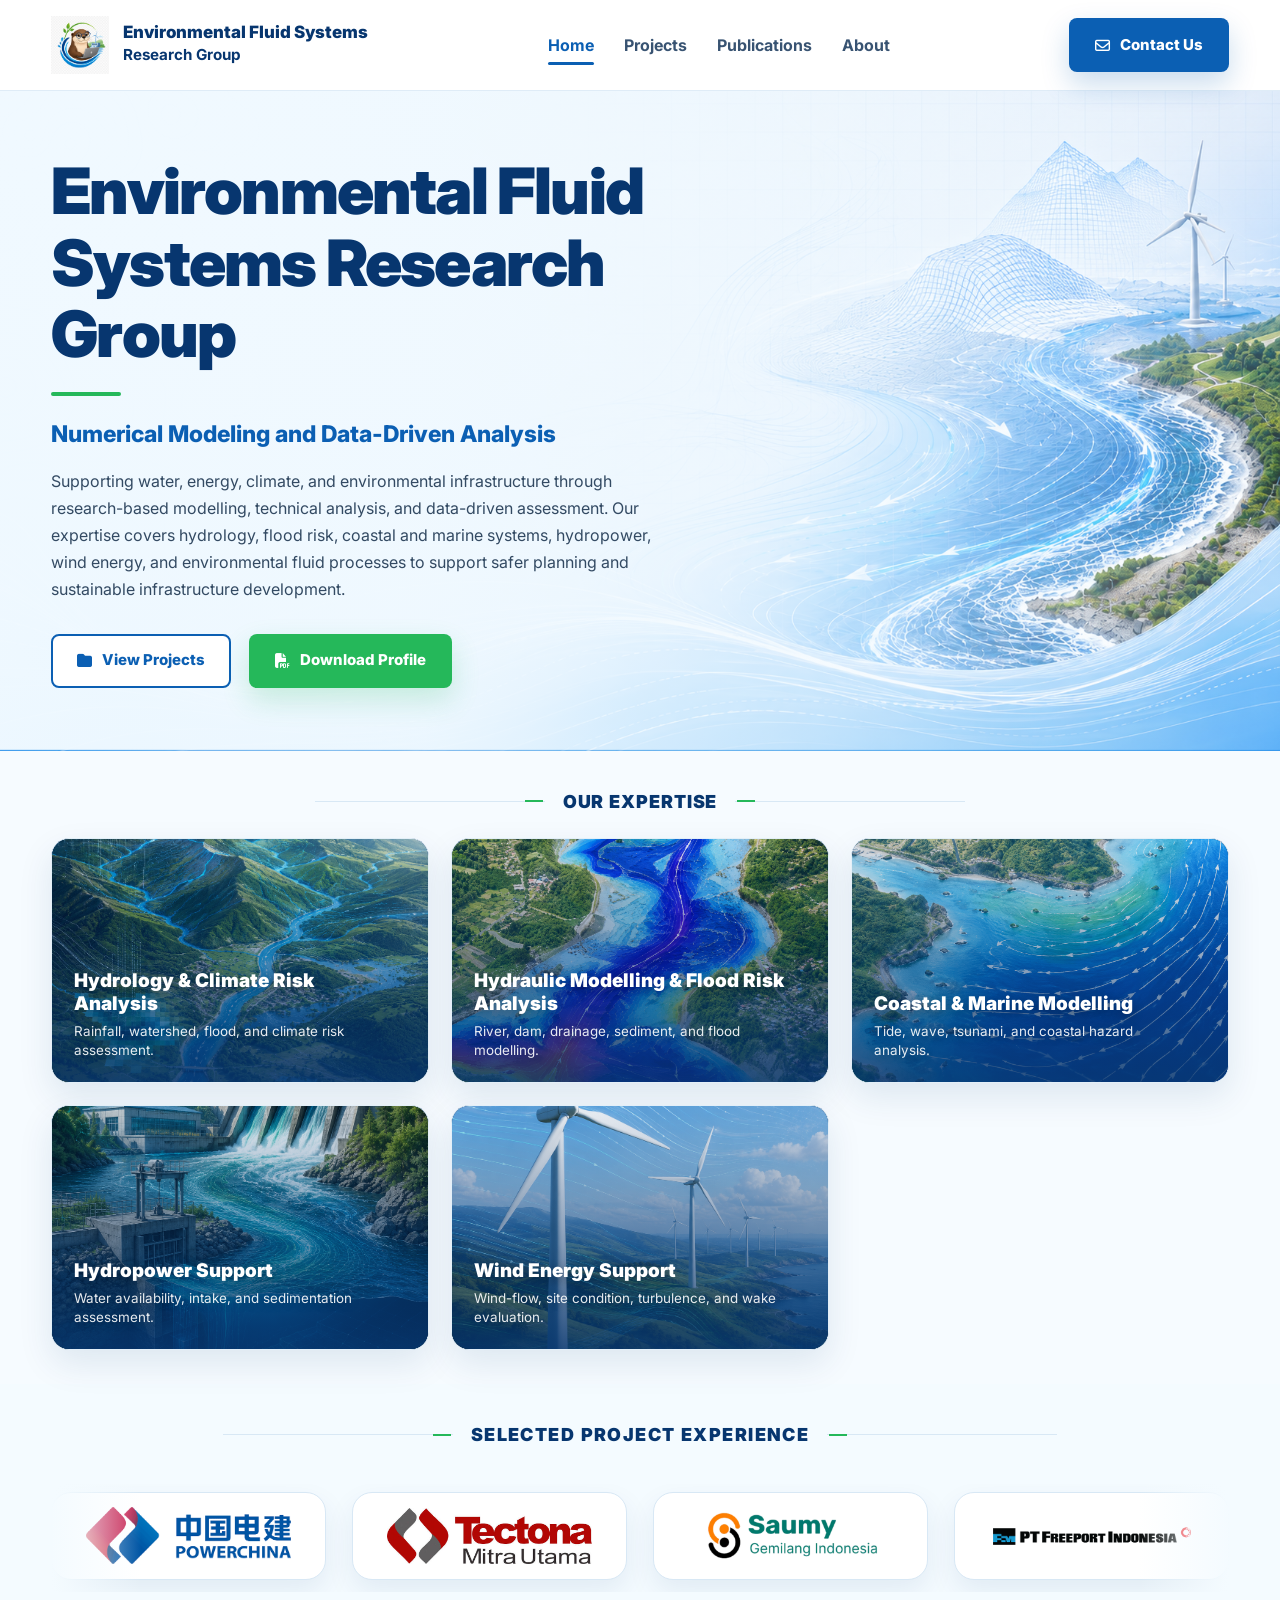
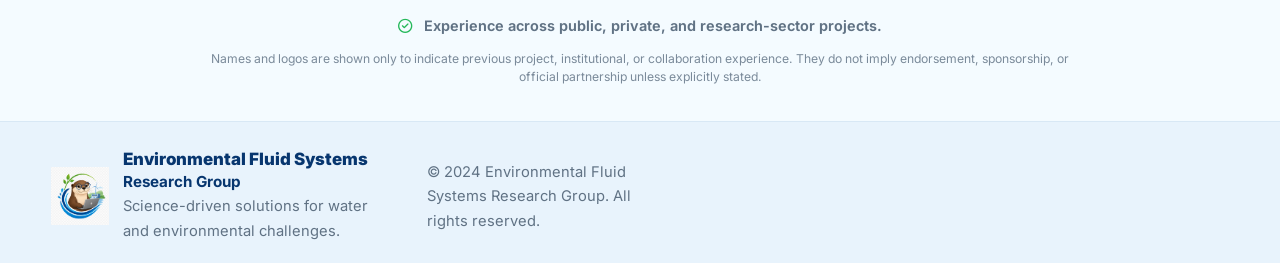
==== commit f8237bc9: "Update index.html" ====
--- a/index.html
+++ b/index.html
@@ -217,20 +217,22 @@
       </div>
     </div>
 
-    <div>
-      <h4>Contact</h4>
-      <p><i class="fa-regular fa-envelope"></i> info@efsrgroup.com</p>
-      <p><i class="fa-solid fa-location-dot"></i> Worldwide Collaboration</p>
-    </div>
-
-    <div>
-      <h4>Follow</h4>
-      <div class="socials">
-        <a href="#"><i class="fa-brands fa-linkedin-in"></i></a>
-        <a href="#"><i class="fa-brands fa-github"></i></a>
-        <a href="#"><i class="fa-brands fa-researchgate"></i></a>
-      </div>
-    </div>
+<!--
+<div>
+  <h4>Contact</h4>
+  <p><i class="fa-regular fa-envelope"></i> info@efsrgroup.com</p>
+  <p><i class="fa-solid fa-location-dot"></i> Worldwide Collaboration</p>
+</div>
+
+<div>
+  <h4>Follow</h4>
+  <div class="socials">
+    <a href="#"><i class="fa-brands fa-linkedin-in"></i></a>
+    <a href="#"><i class="fa-brands fa-github"></i></a>
+    <a href="#"><i class="fa-brands fa-researchgate"></i></a>
+  </div>
+</div>
+-->
 
     <p class="copyright">
       © 2024 Environmental Fluid Systems Research Group. All rights reserved.
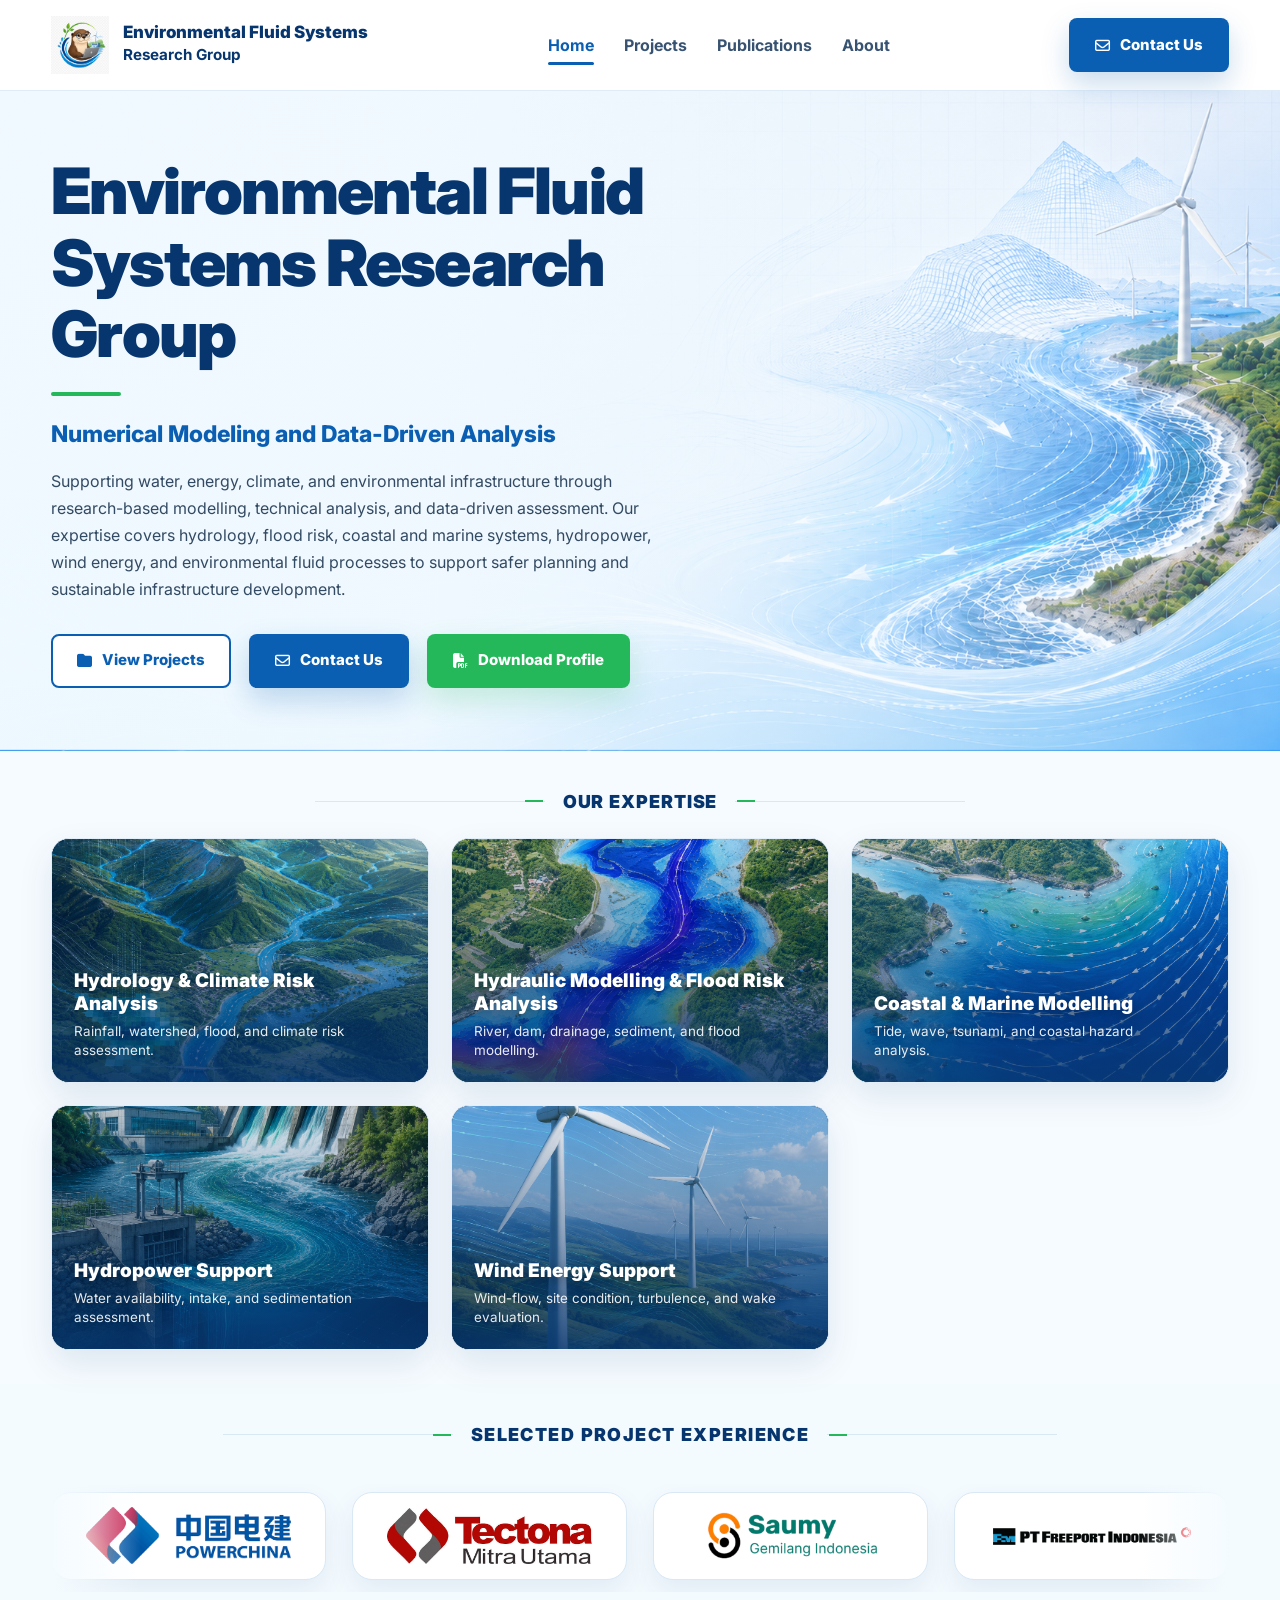
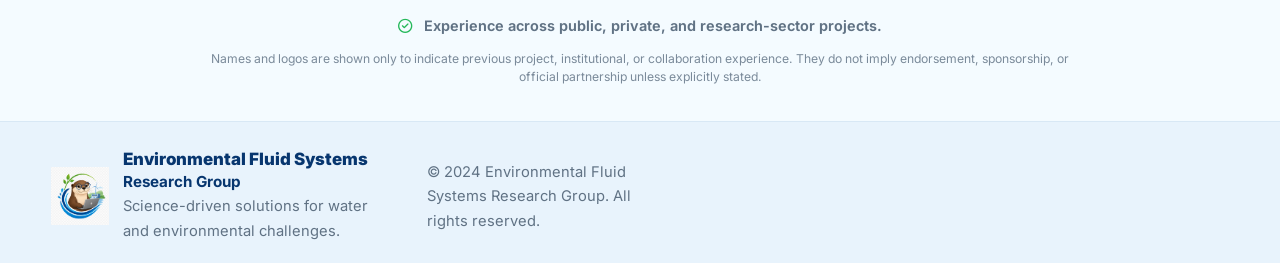
==== commit 97a6e5a9: "Update index.html" ====
--- a/index.html
+++ b/index.html
@@ -64,7 +64,11 @@
         <a class="btn btn-outline" href="projects.html">
           <i class="fa-solid fa-folder"></i> View Projects
         </a>
-
+      
+        <a class="btn btn-primary header-cta" href="contact.html">
+         <i class="fa-regular fa-envelope"></i> Contact Us
+        </a>
+        
         <a class="btn btn-green" href="assets/EFSRG_Profile.pdf" target="_blank" rel="noopener">
           <i class="fa-solid fa-file-pdf"></i> Download Profile
         </a>
